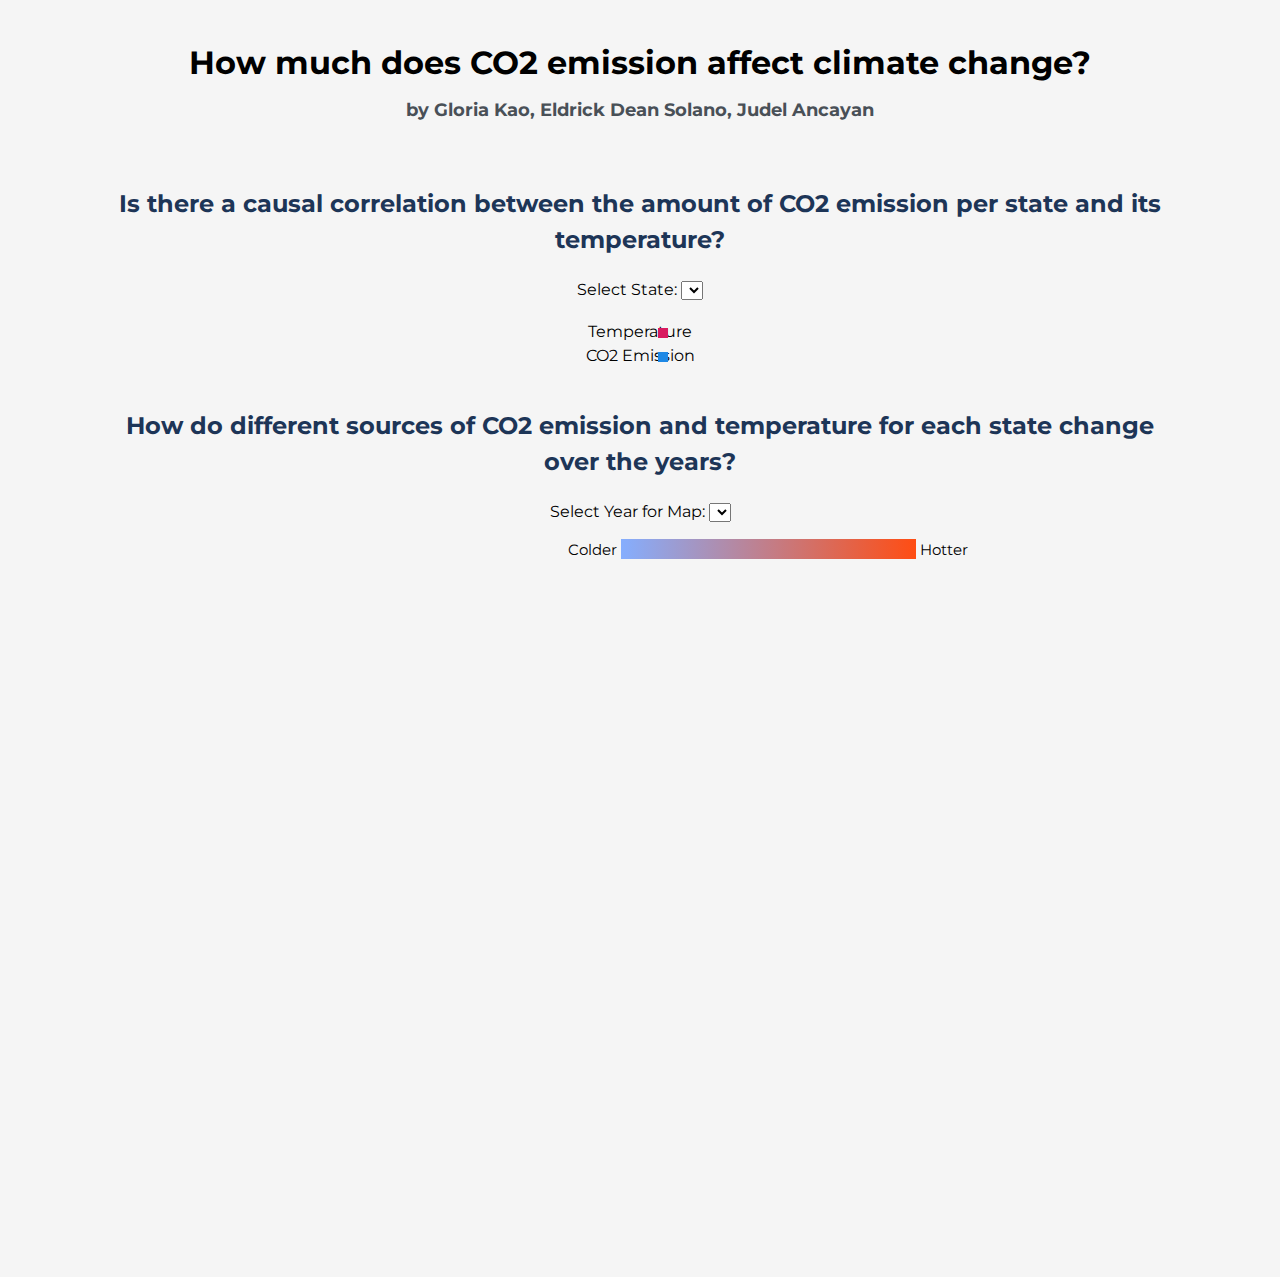
==== index.html @ 39504534 "modified line data rounding" ====
<!DOCTYPE html>
<meta charset="utf-8">
<head>
    <script src="https://d3js.org/d3.v6.min.js"></script>
    <script src="https://d3js.org/topojson.v1.min.js"></script>
    <title>DSC 106 Final Project</title>
    <link href="https://fonts.googleapis.com/css2?family=Montserrat&display=swap" rel="stylesheet">
    <link rel="stylesheet" type="text/css" href="style.css">
</head>

<!-- Load d3.js -->
<script src="https://d3js.org/d3-scale-chromatic.v1.min.js"></script>

<h1>How much does CO2 emission affect climate change?</h1>
<h3>by Gloria Kao, Eldrick Dean Solano, Judel Ancayan</h3>
<br>
<h2>
    Is there a causal correlation between the amount of CO2 emission per state 
    and its temperature?
</h2>

<!-- Line Chart -->
<label for="selectButton"> Select State:</label>
<select id="selectButton"></select>

<div class="input-color">
    <text>Temperature</text>
    <div class="color-box" style="background-color: #D81B60;"></div>
</div>
<div class="input-color">
    <text>CO2 Emission</text>
    <div class="color-box" style="background-color: #1E88E5;"></div>
</div>

<div id="viz1"></div>
<script src="viz1.js"></script>


<!-- Map -->
<h2>
    How do different sources of CO2 emission and temperature for each state 
    change over the years?
</h2>

<div>
    <label for="year2">Select Year for Map:</label>
    <select id="year2"></select>
    <div class="legend">
        <div class="legend-labels">
          <span> Colder</span>
          <div class="legend-color"></div>
          <span>Hotter</span>
        </div>
    </div>
</div>

<svg id="map2" width="960" height="600"></svg>
<script src="viz2.js"></script>
---- style.css ----
body {
    font-family: 'Montserrat', sans-serif;
    text-align: center;
    padding-top: 10px;
    padding-left: 100px;
    padding-right: 100px;
    padding-bottom: 100px;
    background-color: #f5f5f5;
    line-height: 1.5;
}

.container {
    max-width: 800px;
    margin: 0 auto;
}

h1 {
    text-align: center;
    font-size: 32px;
    margin-bottom: 10px;
}

h2 {
    color: #1d3557;
  }
  
h3 {
    text-align: center;
    font-size: 18px;
    margin-top: 0;
    color: #495057;
}

#selectButton {
    margin-bottom: 20px;
}

#viz1 {
    margin-top: 20px;
    align-content: center;
}
.state {
    stroke: #fff;
    stroke-width: 1.5px;
}
.tooltip {
    position: absolute;
    text-align: center;
    width: 290px;
    height: 150px;
    padding: 2px;
    font: 10px;
    background: lightsteelblue;
    pointer-events: none;
}

/* line chart legend */
.input-color {
    position: relative;
}
.input-color input {
    padding-left: 20px;
}
.input-color .color-box {
    width: 10px;
    height: 10px;
    display: inline-block;
    background-color: #ccc;
    position: absolute;
    left: 550px;
    top: 8px;
}

/* map 2 legend */
.legend {
    margin-left: 460px;
    display: flex;
    align-items: center;
    margin-top: 10px;
}
  
.legend-color {
    width: 400px;
    height: 20px;
    background: linear-gradient(to right, #85aefe, #ff4d13);
    margin-left: 4px;
    margin-right: 4px;
}
  
.legend-labels {
    display: flex;
    justify-content: space-between;
    width: 400px;
    margin-top: 5px;
    font-size: 15px;
}
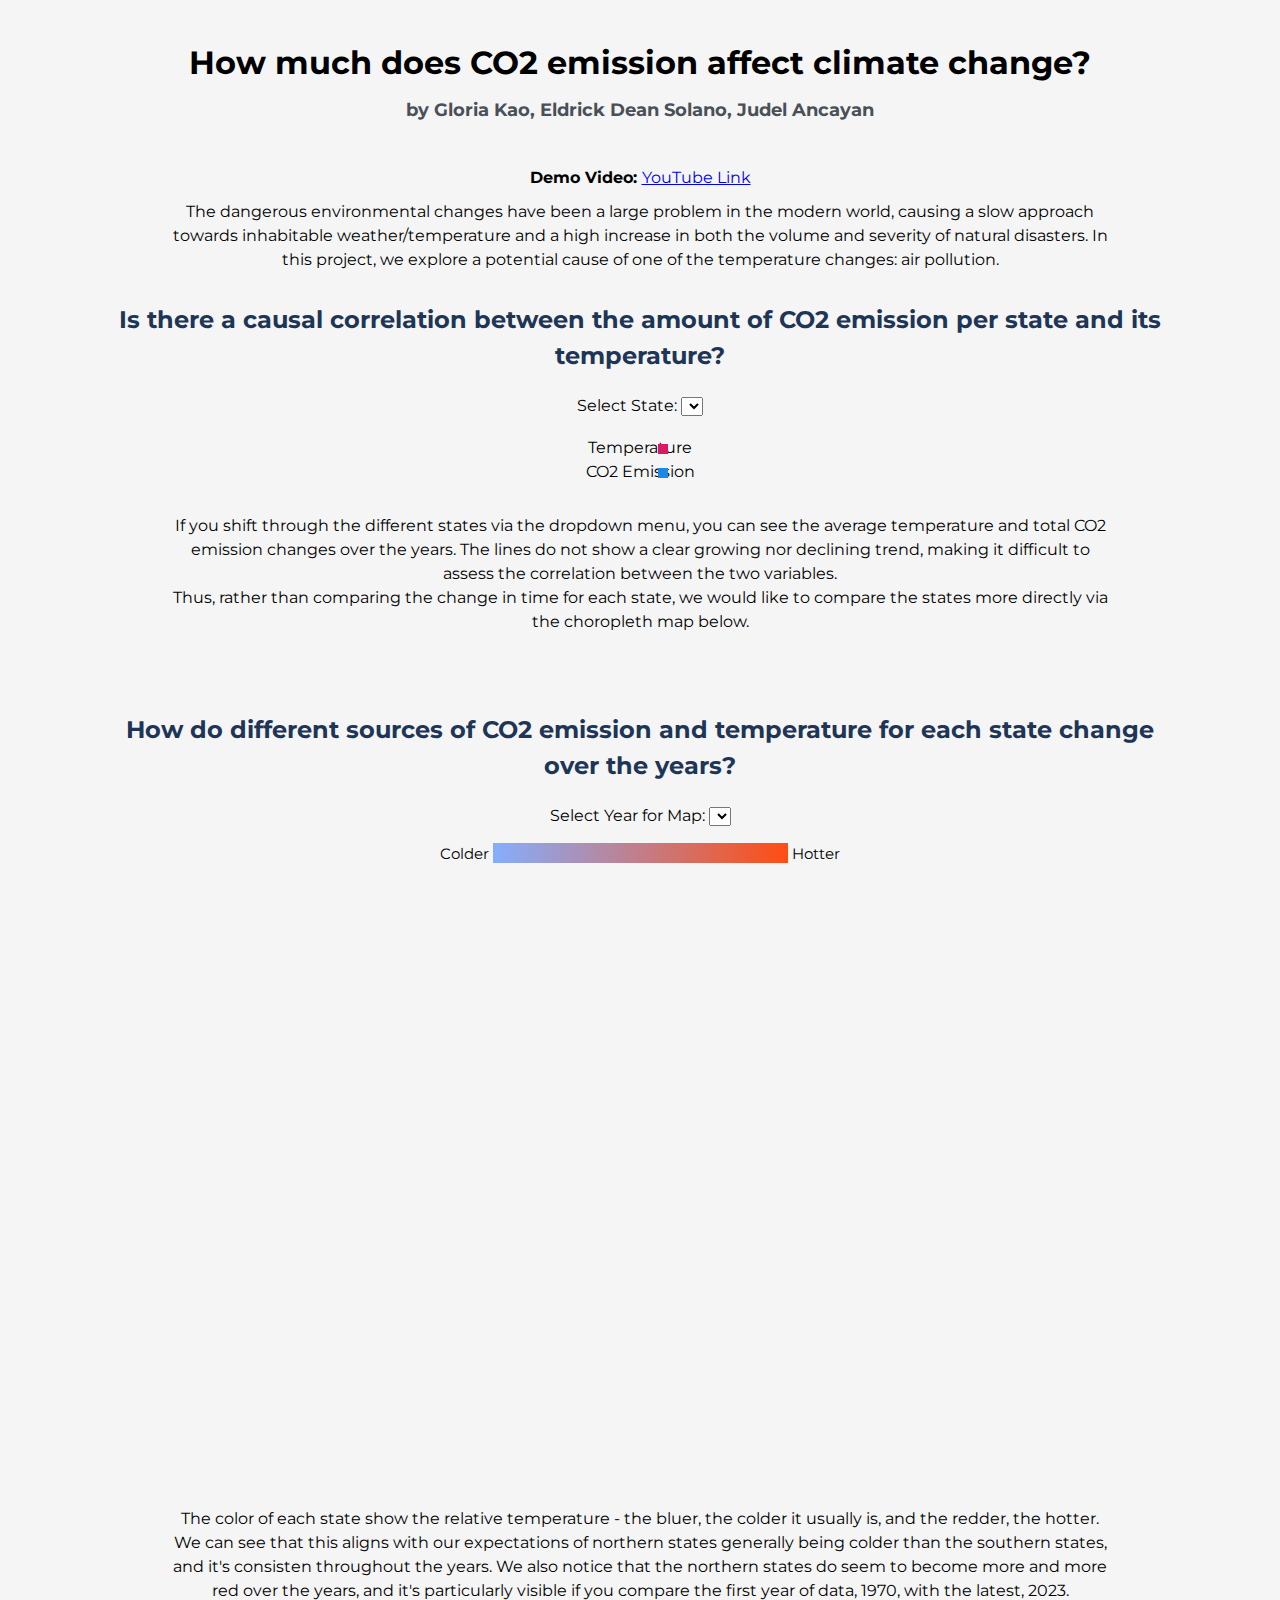
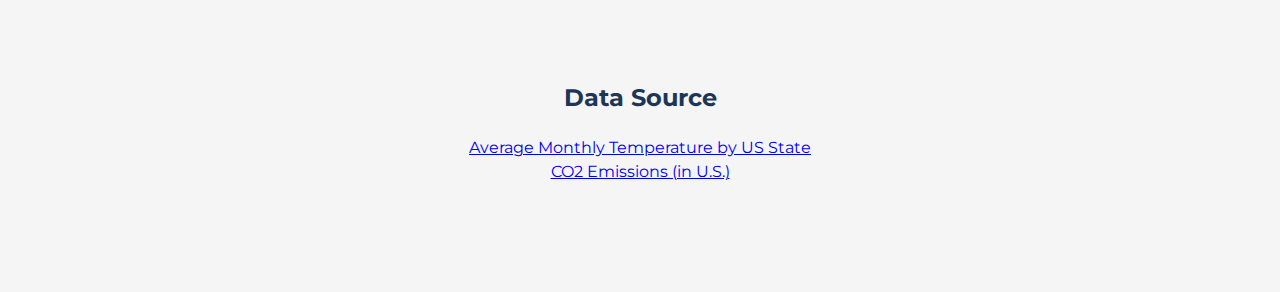
==== commit 17a4608a: "story wip and style change" ====
--- a/index.html
+++ b/index.html
@@ -11,9 +11,20 @@
 <!-- Load d3.js -->
 <script src="https://d3js.org/d3-scale-chromatic.v1.min.js"></script>
 
+<!-- Title -->
 <h1>How much does CO2 emission affect climate change?</h1>
 <h3>by Gloria Kao, Eldrick Dean Solano, Judel Ancayan</h3>
 <br>
+<div>
+    <b>Demo Video: </b><a href="https://youtu.be/_OTQ28fm-6I">YouTube Link</a>
+</div>
+<div class="explanation">
+    The dangerous environmental changes have been a large problem in the modern 
+    world, causing a slow approach towards inhabitable weather/temperature and a 
+    high increase in both the volume and severity of natural disasters. In this 
+    project, we explore a potential cause of one of the temperature changes: 
+    air pollution. 
+</div>
 <h2>
     Is there a causal correlation between the amount of CO2 emission per state 
     and its temperature?
@@ -22,26 +33,34 @@
 <!-- Line Chart -->
 <label for="selectButton"> Select State:</label>
 <select id="selectButton"></select>
-
 <div class="input-color">
-    <text>Temperature</text>
+    Temperature
     <div class="color-box" style="background-color: #D81B60;"></div>
 </div>
 <div class="input-color">
-    <text>CO2 Emission</text>
+    CO2 Emission
     <div class="color-box" style="background-color: #1E88E5;"></div>
 </div>
-
 <div id="viz1"></div>
 <script src="viz1.js"></script>
 
+<div class="explanation">
+    If you shift through the different states via the dropdown menu, you can 
+    see the average temperature and total CO2 emission changes over the years. 
+    The lines do not show a clear growing nor declining trend, making it 
+    difficult to assess the correlation between the two variables. 
+    <br>
+    Thus, rather than comparing the change in time for each state, we would like 
+    to compare the states more directly via the choropleth map below. 
+</div>
 
 <!-- Map -->
+<br>
+<br>
 <h2>
     How do different sources of CO2 emission and temperature for each state 
     change over the years?
 </h2>
-
 <div>
     <label for="year2">Select Year for Map:</label>
     <select id="year2"></select>
@@ -53,6 +72,32 @@
         </div>
     </div>
 </div>
+<svg id="map2" width="960" height="600"></svg>
+<script src="viz2.js"></script>
 
-<svg id="map2" width="960" height="600"></svg>
-<script src="viz2.js"></script>+<div class="explanation">
+    <br>
+    The color of each state show the relative temperature - the bluer, the 
+    colder it usually is, and the redder, the hotter. We can see that this 
+    aligns with our expectations of northern states generally being colder than 
+    the southern states, and it's consisten throughout the years. We also notice 
+    that the northern states do seem to become more and more red over the years, 
+    and it's particularly visible if you compare the first year of data, 1970, 
+    with the latest, 2023. 
+</div>
+
+<!-- Data Source -->
+<div>
+    <br>
+    <br>
+    <h2>
+        Data Source
+    </h2>
+    <a href="https://www.kaggle.com/datasets/justinrwong/average-monthly-temperature-by-us-state">
+        Average Monthly Temperature by US State
+    </a>
+    <br>
+    <a href="https://www.kaggle.com/datasets/alistairking/u-s-co2-emissions">
+        CO2 Emissions (in U.S.)
+    </a>
+</div>--- a/style.css
+++ b/style.css
@@ -35,6 +35,14 @@
     margin-bottom: 20px;
 }
 
+.explanation {
+    margin-left: 50px;
+    margin-right: 50px;
+    padding: 10px;
+    text-align: center;
+}
+
+/* vizualizations */
 #viz1 {
     margin-top: 20px;
     align-content: center;
@@ -73,12 +81,11 @@
 
 /* map 2 legend */
 .legend {
-    margin-left: 460px;
     display: flex;
+    flex-direction: column;
+    margin-top: 10px;
     align-items: center;
-    margin-top: 10px;
 }
-  
 .legend-color {
     width: 400px;
     height: 20px;
@@ -86,7 +93,6 @@
     margin-left: 4px;
     margin-right: 4px;
 }
-  
 .legend-labels {
     display: flex;
     justify-content: space-between;
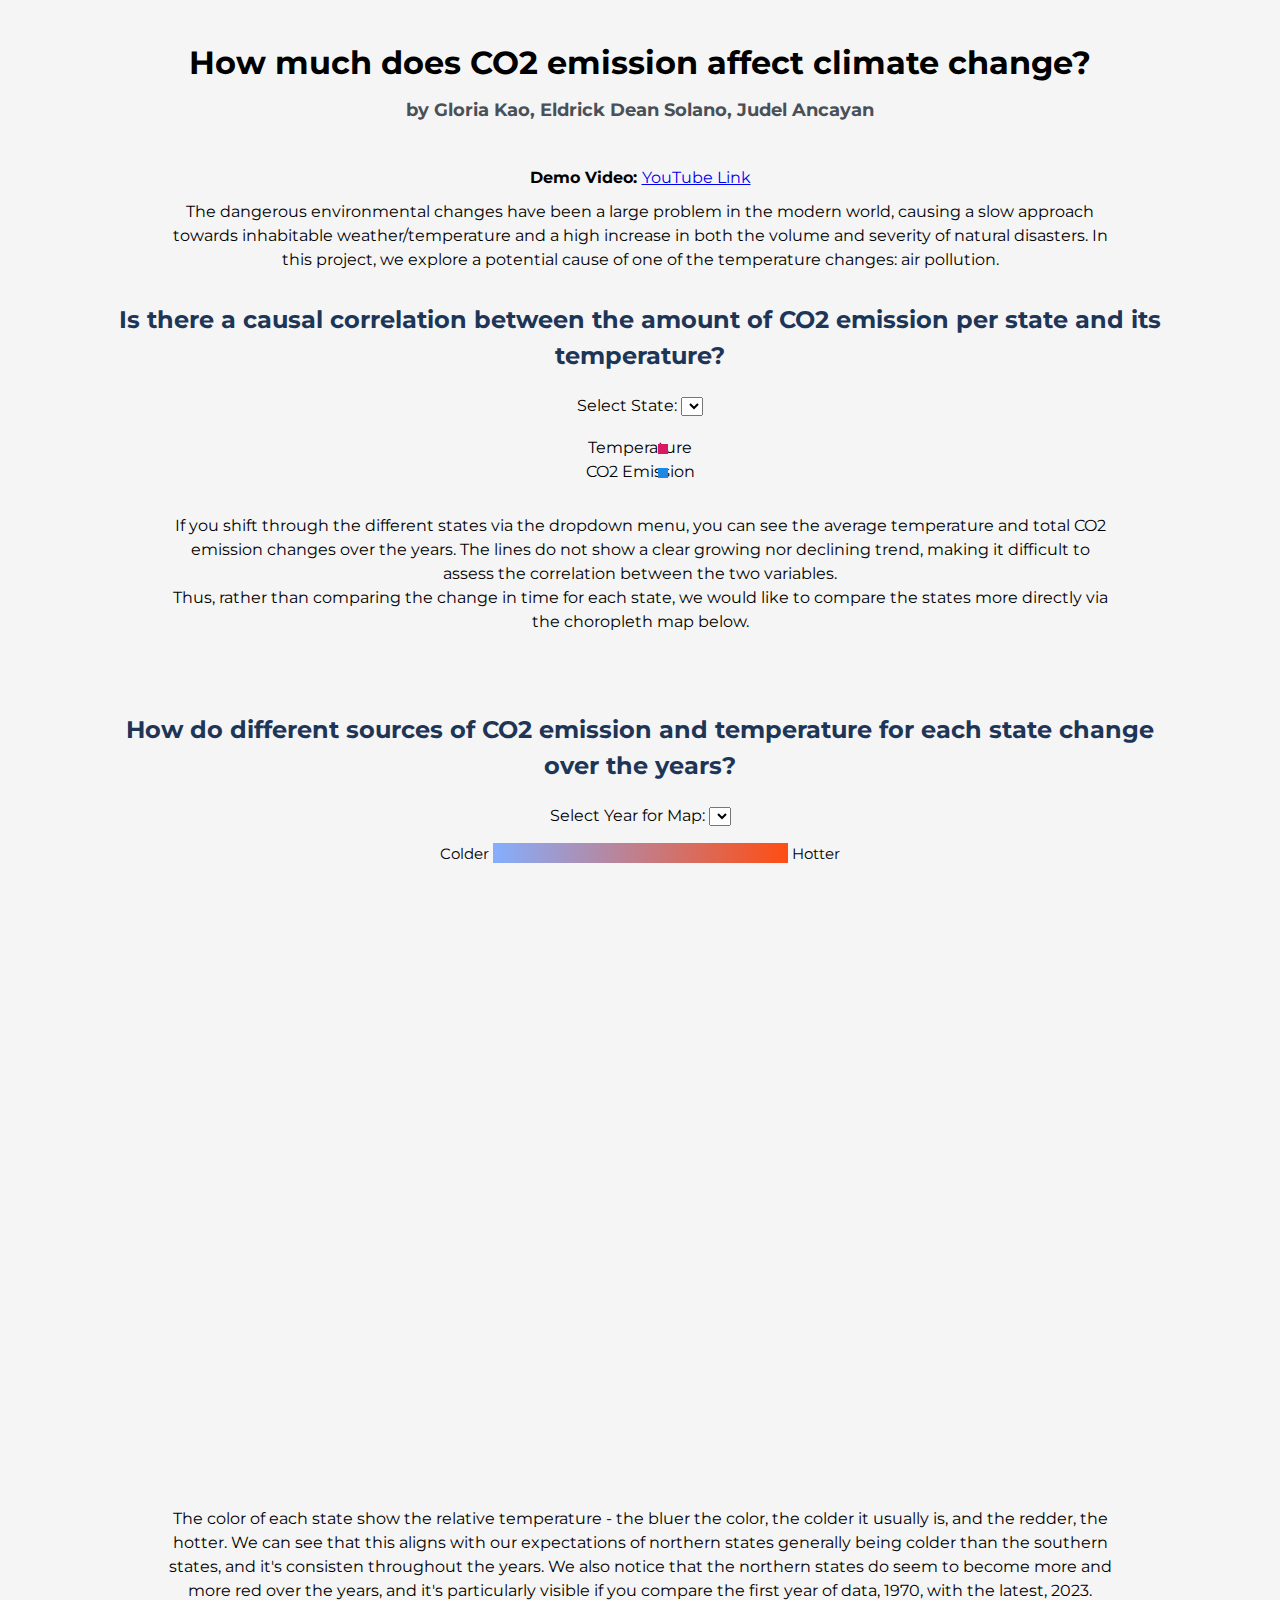
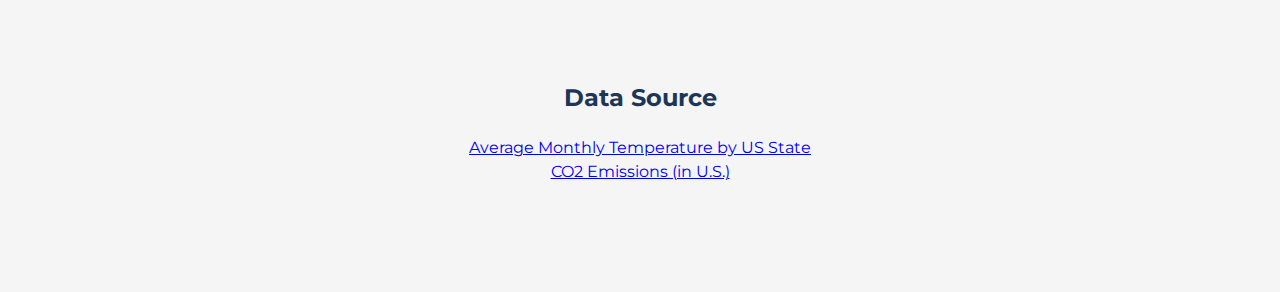
==== commit 81b87e76: "file change" ====
--- a/index.html
+++ b/index.html
@@ -77,7 +77,7 @@
 
 <div class="explanation">
     <br>
-    The color of each state show the relative temperature - the bluer, the 
+    The color of each state show the relative temperature - the bluer the color, the 
     colder it usually is, and the redder, the hotter. We can see that this 
     aligns with our expectations of northern states generally being colder than 
     the southern states, and it's consisten throughout the years. We also notice 
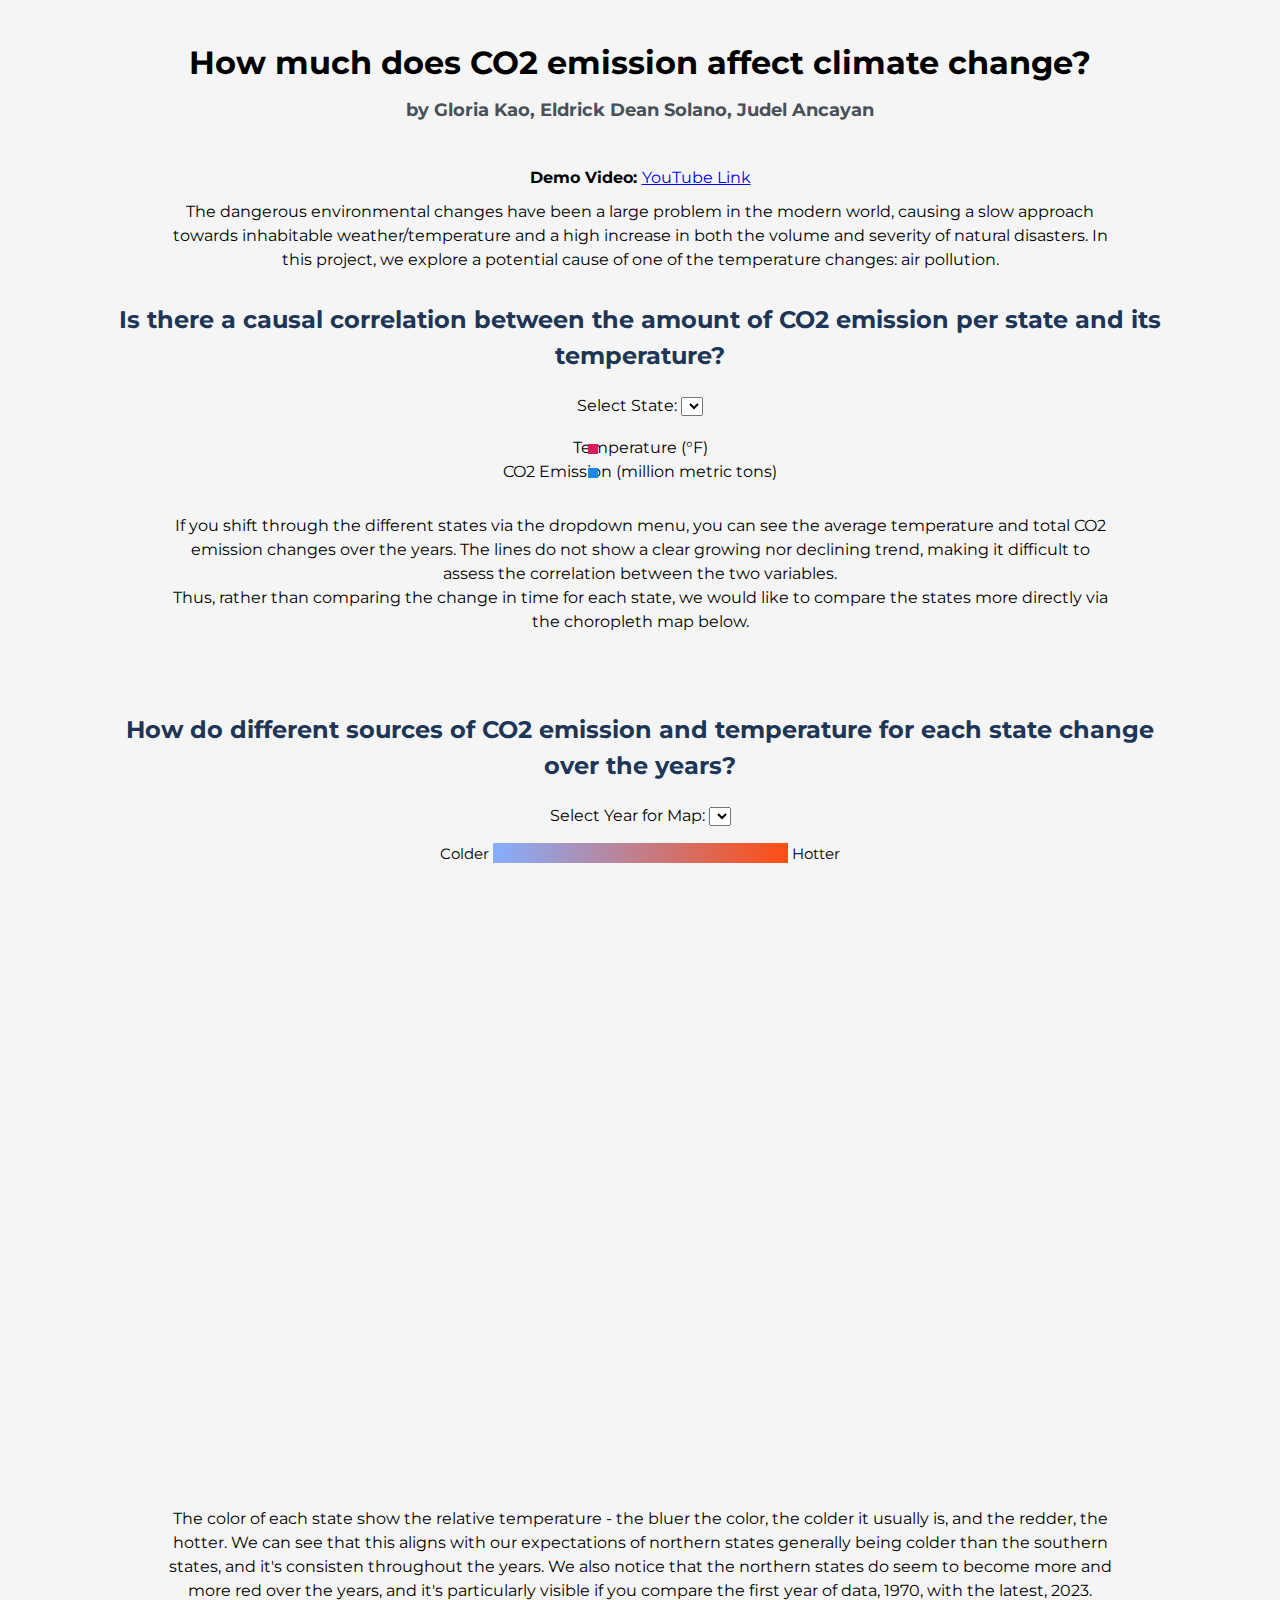
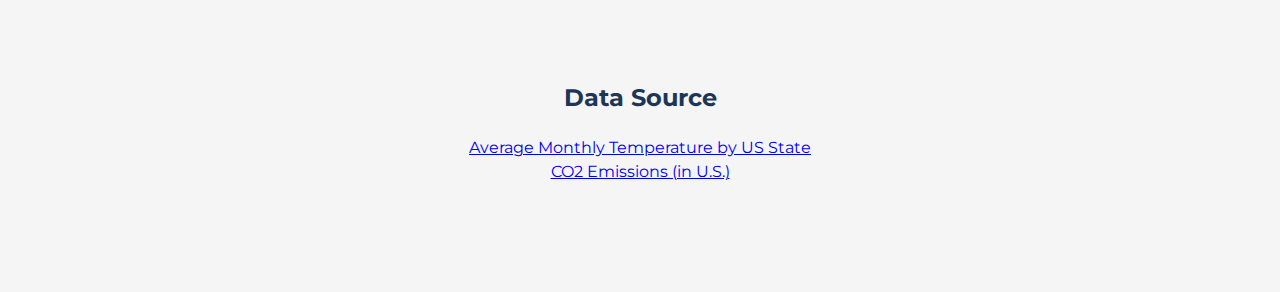
==== commit 5b556374: "line chart legend - unit" ====
--- a/index.html
+++ b/index.html
@@ -34,12 +34,13 @@
 <label for="selectButton"> Select State:</label>
 <select id="selectButton"></select>
 <div class="input-color">
-    Temperature
+    Temperature (°F)
     <div class="color-box" style="background-color: #D81B60;"></div>
 </div>
 <div class="input-color">
-    CO2 Emission
     <div class="color-box" style="background-color: #1E88E5;"></div>
+
+    <span>CO2 Emission (million metric tons)</span>
 </div>
 <div id="viz1"></div>
 <script src="viz1.js"></script>
--- a/style.css
+++ b/style.css
@@ -65,9 +65,12 @@
 /* line chart legend */
 .input-color {
     position: relative;
-}
-.input-color input {
-    padding-left: 20px;
+    display: flex;
+    flex-direction: column;
+    text-align: left;
+    align-items: center;
+    align-self: center;
+    /* margin-left: 500px; */
 }
 .input-color .color-box {
     width: 10px;
@@ -75,8 +78,9 @@
     display: inline-block;
     background-color: #ccc;
     position: absolute;
-    left: 550px;
+    left: 480px;
     top: 8px;
+    margin-left: auto;
 }
 
 /* map 2 legend */
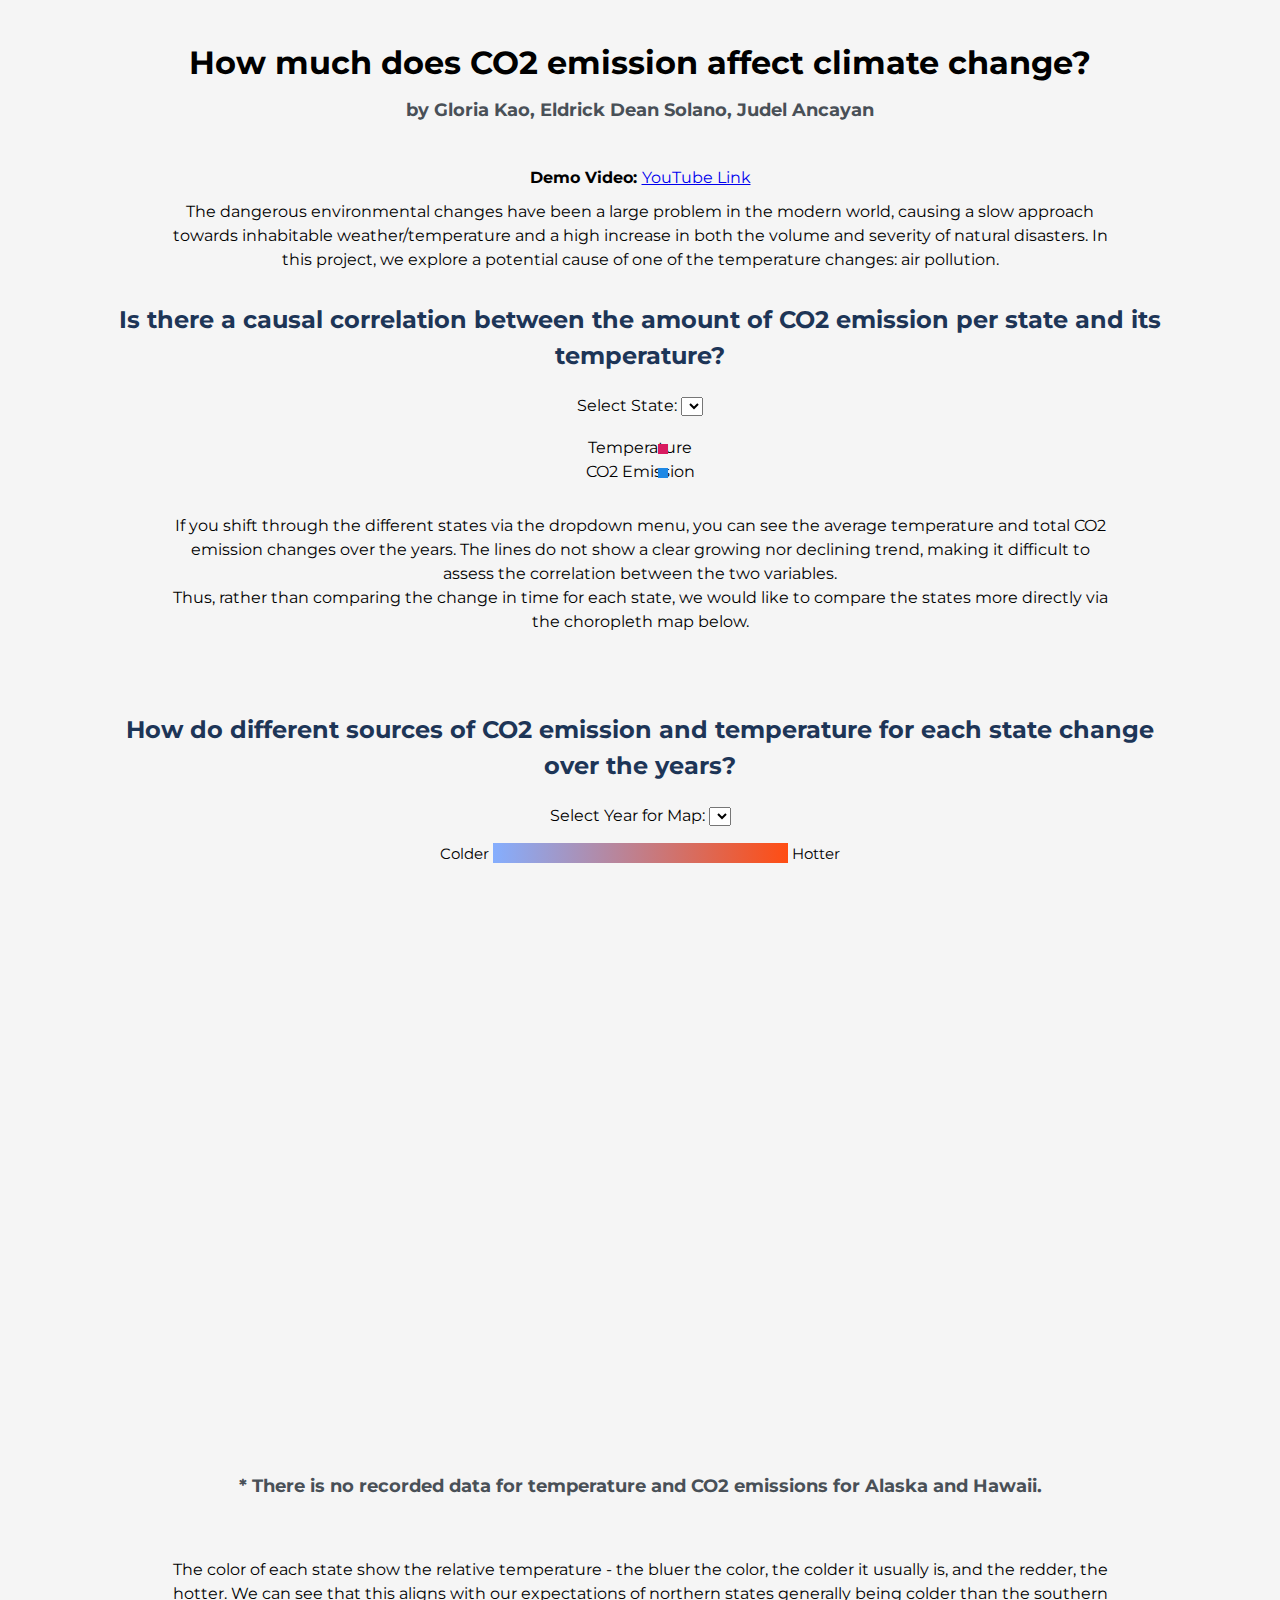
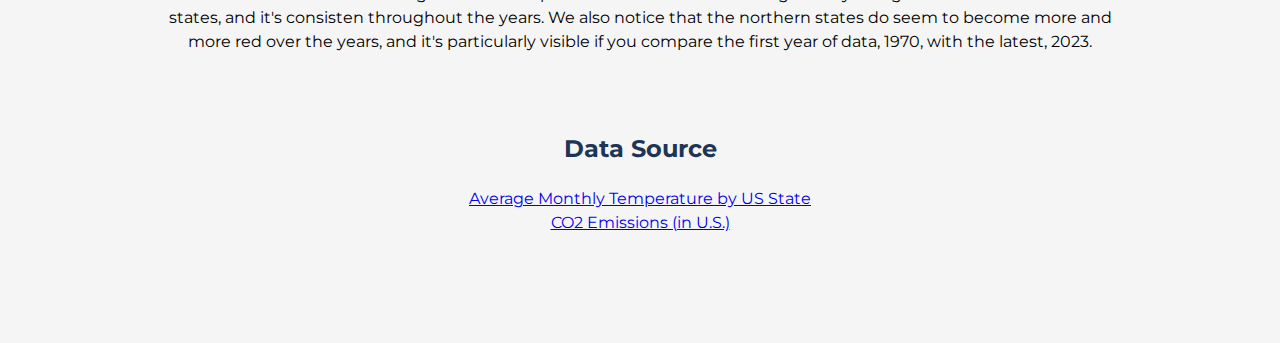
==== commit ac9df2da: "with transition animation and stuff" ====
--- a/index.html
+++ b/index.html
@@ -34,13 +34,12 @@
 <label for="selectButton"> Select State:</label>
 <select id="selectButton"></select>
 <div class="input-color">
-    Temperature (°F)
+    Temperature
     <div class="color-box" style="background-color: #D81B60;"></div>
 </div>
 <div class="input-color">
+    CO2 Emission
     <div class="color-box" style="background-color: #1E88E5;"></div>
-
-    <span>CO2 Emission (million metric tons)</span>
 </div>
 <div id="viz1"></div>
 <script src="viz1.js"></script>
@@ -76,6 +75,9 @@
 <svg id="map2" width="960" height="600"></svg>
 <script src="viz2.js"></script>
 
+<h4>
+    * There is no recorded data for temperature and CO2 emissions for Alaska and Hawaii.
+</h4>
 <div class="explanation">
     <br>
     The color of each state show the relative temperature - the bluer the color, the 
--- a/style.css
+++ b/style.css
@@ -30,7 +30,12 @@
     margin-top: 0;
     color: #495057;
 }
-
+h4 {
+    text-align: center;
+    font-size: 18px;
+    margin-top: 0;
+    color: #495057;
+}
 #selectButton {
     margin-bottom: 20px;
 }
@@ -65,12 +70,9 @@
 /* line chart legend */
 .input-color {
     position: relative;
-    display: flex;
-    flex-direction: column;
-    text-align: left;
-    align-items: center;
-    align-self: center;
-    /* margin-left: 500px; */
+}
+.input-color input {
+    padding-left: 20px;
 }
 .input-color .color-box {
     width: 10px;
@@ -78,9 +80,8 @@
     display: inline-block;
     background-color: #ccc;
     position: absolute;
-    left: 480px;
+    left: 550px;
     top: 8px;
-    margin-left: auto;
 }
 
 /* map 2 legend */
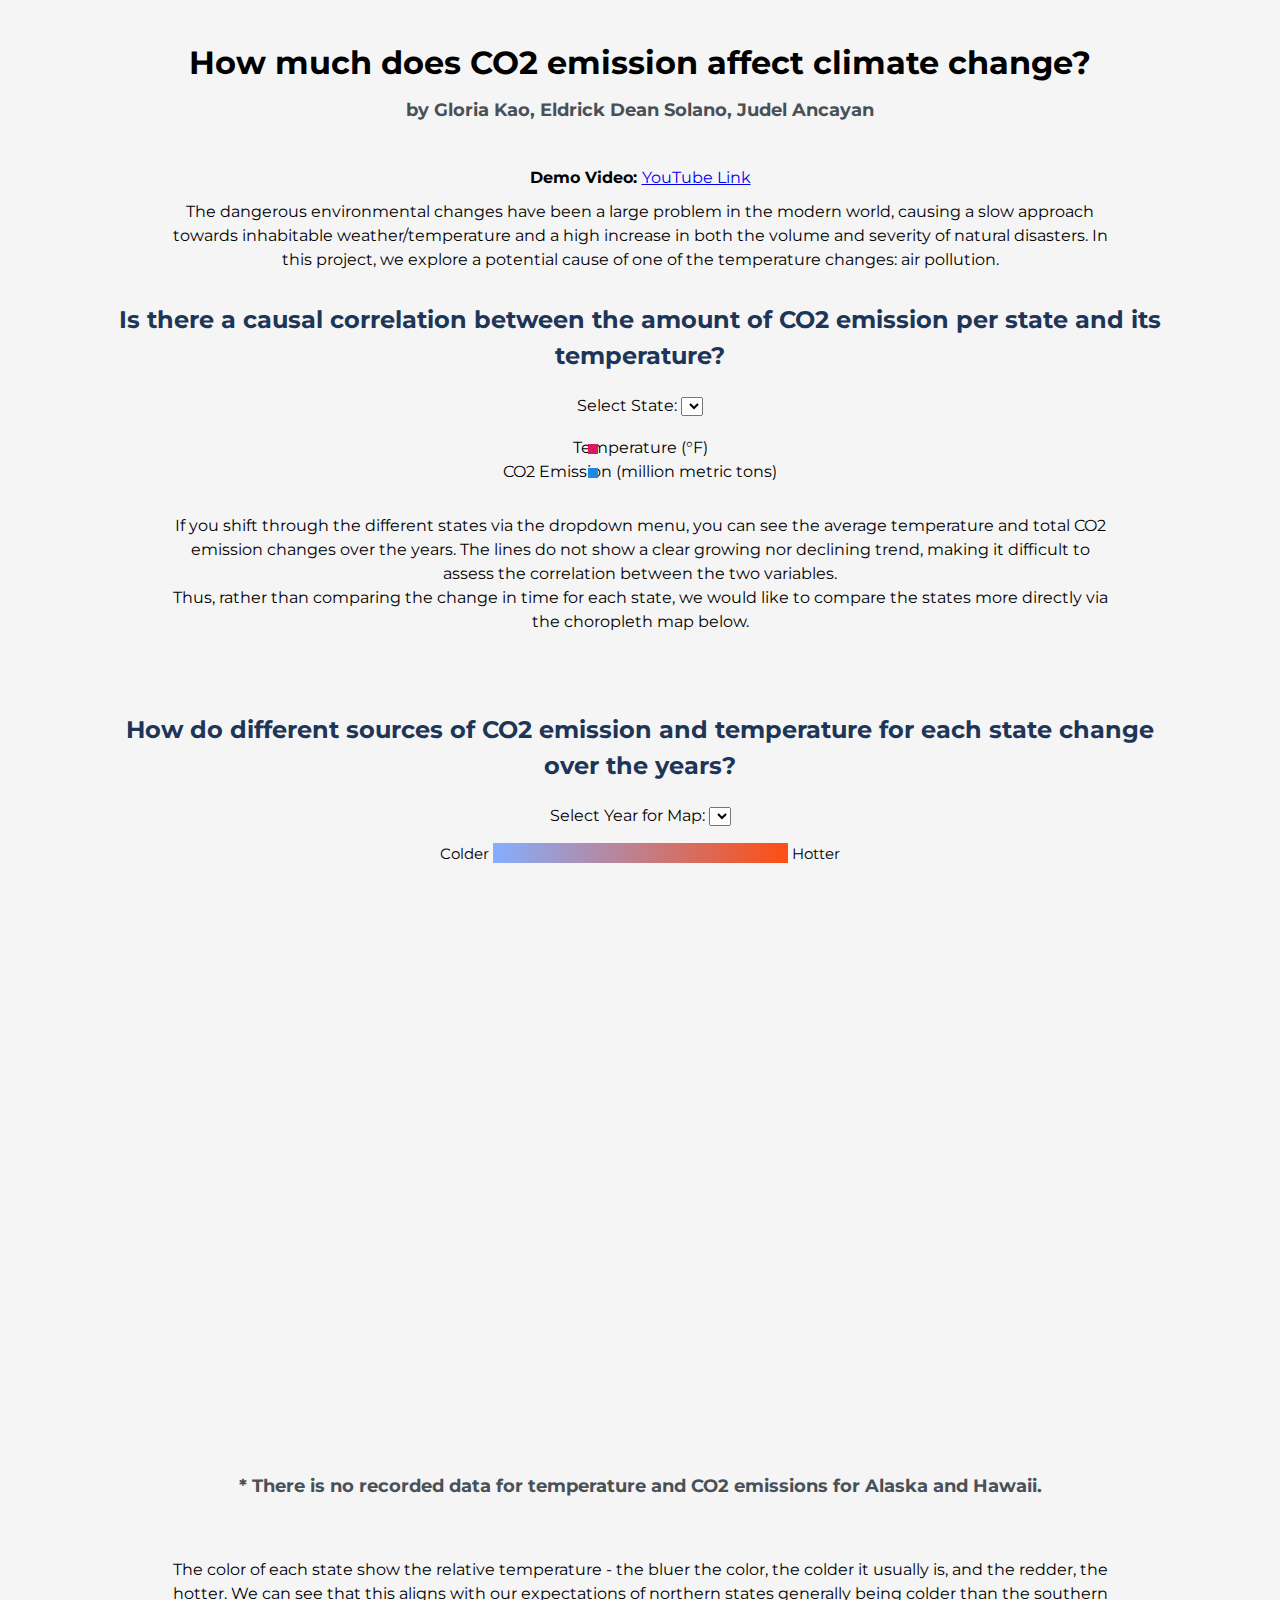
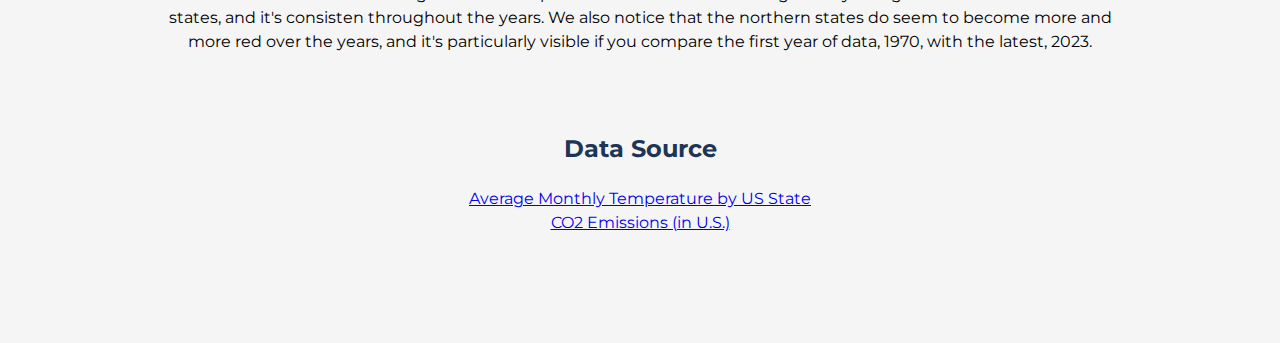
==== commit 974e72b1: "Merge branch 'main' of https://github.com/gkao25/dsc106-final-project" ====
--- a/index.html
+++ b/index.html
@@ -34,12 +34,13 @@
 <label for="selectButton"> Select State:</label>
 <select id="selectButton"></select>
 <div class="input-color">
-    Temperature
+    Temperature (°F)
     <div class="color-box" style="background-color: #D81B60;"></div>
 </div>
 <div class="input-color">
-    CO2 Emission
     <div class="color-box" style="background-color: #1E88E5;"></div>
+
+    <span>CO2 Emission (million metric tons)</span>
 </div>
 <div id="viz1"></div>
 <script src="viz1.js"></script>
--- a/style.css
+++ b/style.css
@@ -70,9 +70,12 @@
 /* line chart legend */
 .input-color {
     position: relative;
-}
-.input-color input {
-    padding-left: 20px;
+    display: flex;
+    flex-direction: column;
+    text-align: left;
+    align-items: center;
+    align-self: center;
+    /* margin-left: 500px; */
 }
 .input-color .color-box {
     width: 10px;
@@ -80,8 +83,9 @@
     display: inline-block;
     background-color: #ccc;
     position: absolute;
-    left: 550px;
+    left: 480px;
     top: 8px;
+    margin-left: auto;
 }
 
 /* map 2 legend */
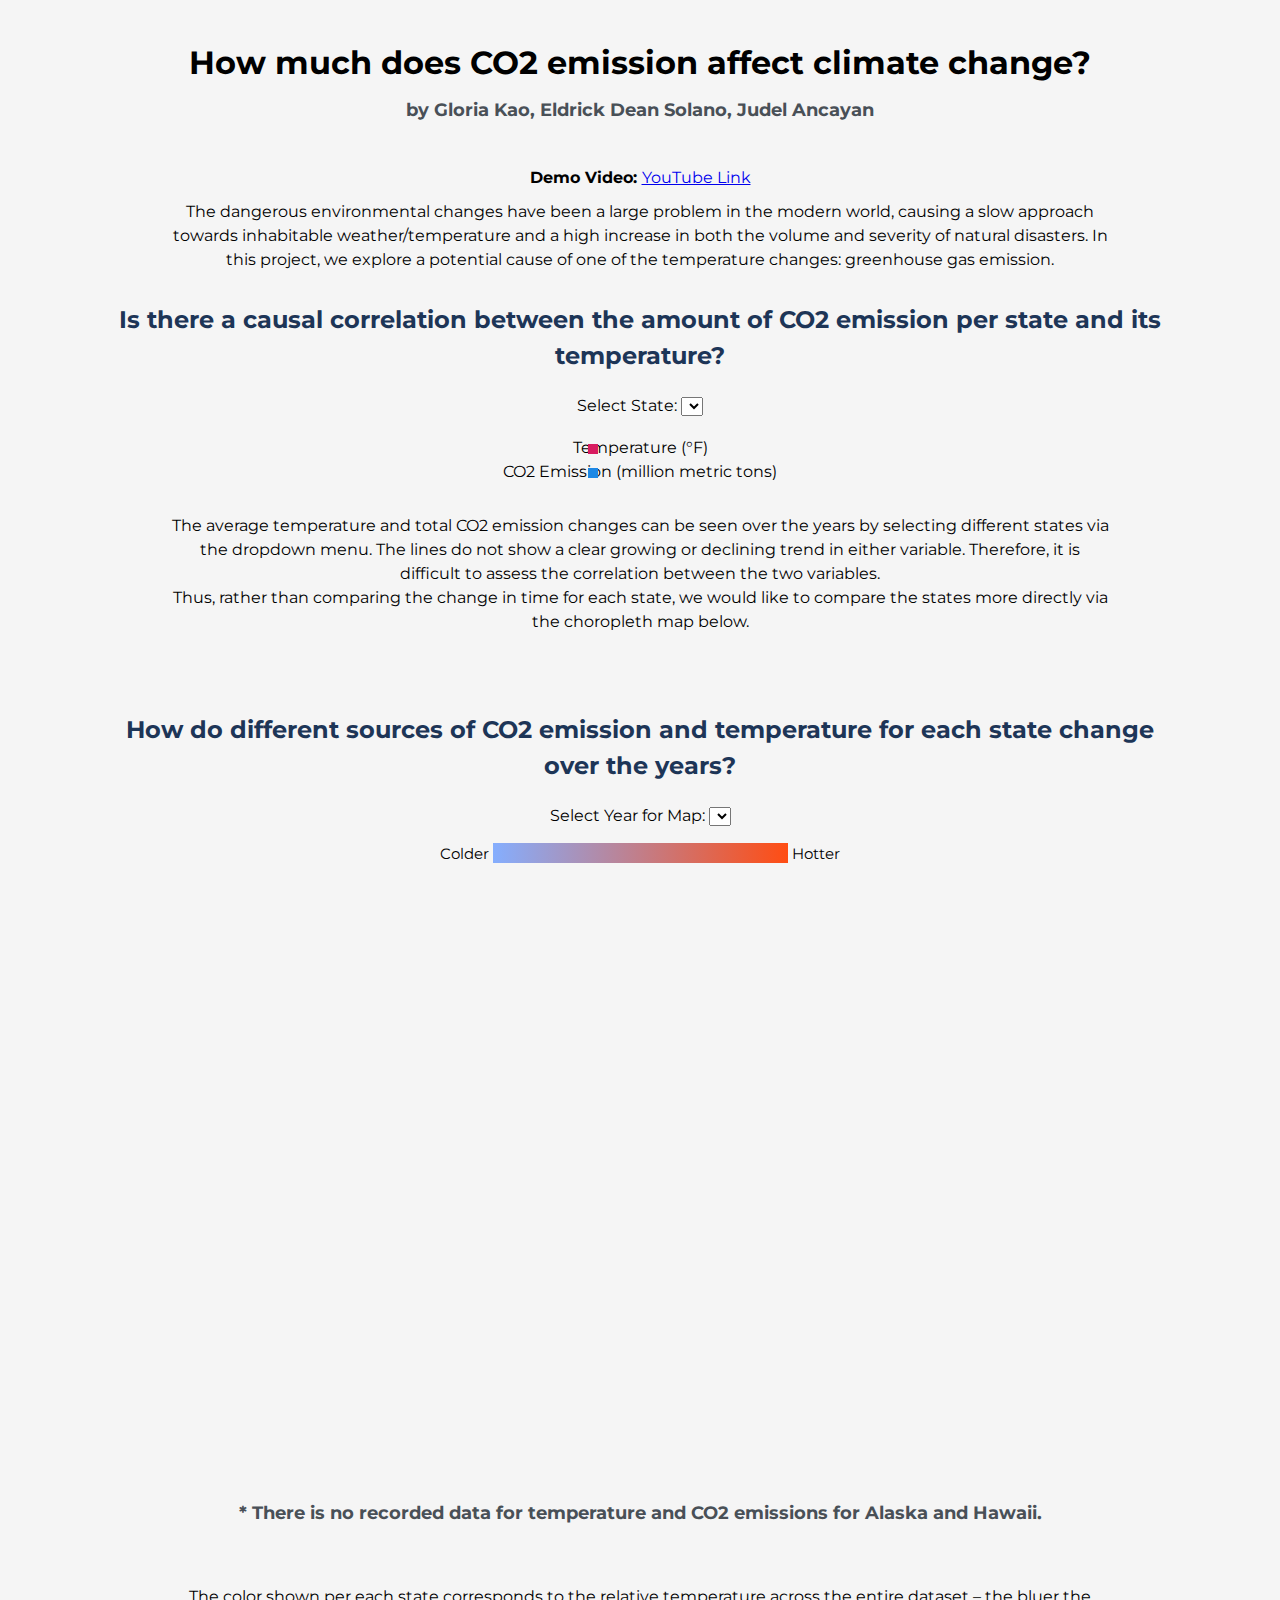
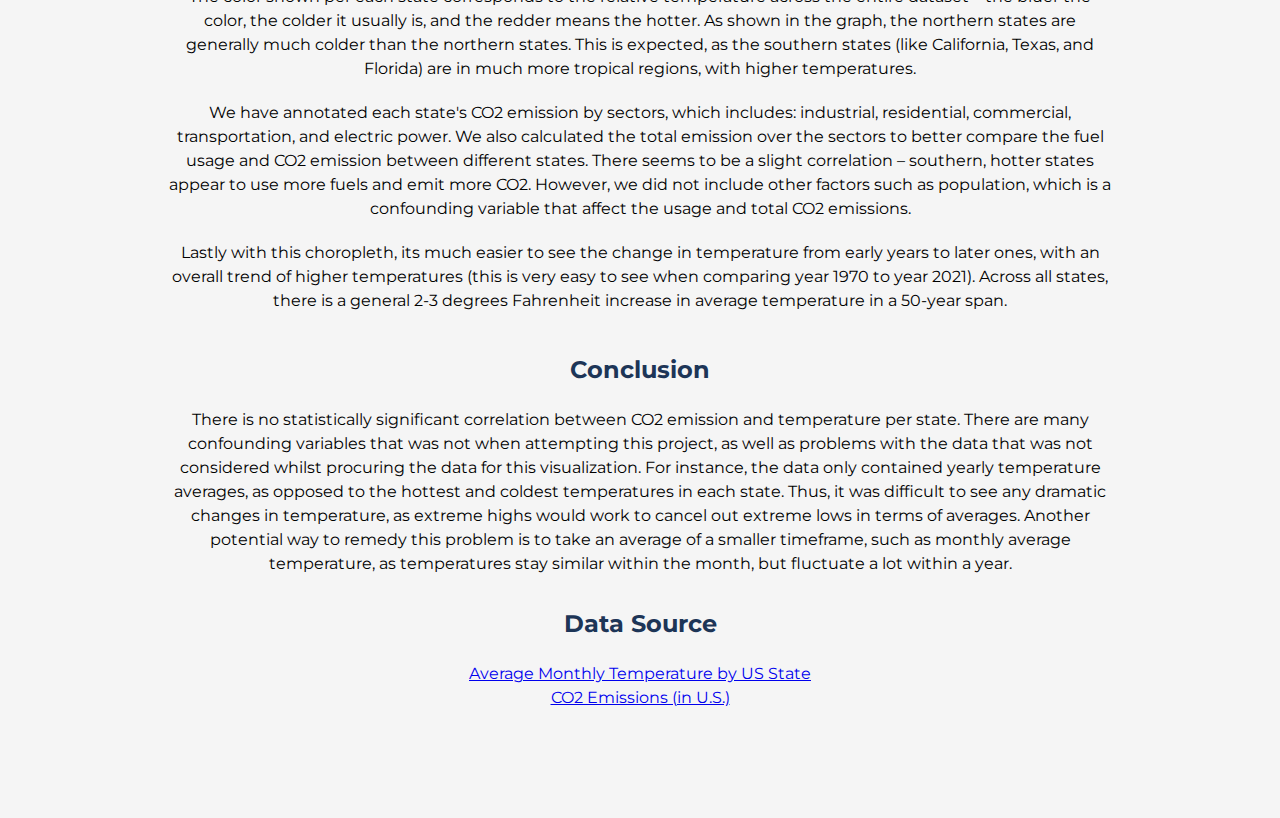
==== commit 768eac60: "storytelling" ====
--- a/index.html
+++ b/index.html
@@ -23,7 +23,7 @@
     world, causing a slow approach towards inhabitable weather/temperature and a 
     high increase in both the volume and severity of natural disasters. In this 
     project, we explore a potential cause of one of the temperature changes: 
-    air pollution. 
+    greenhouse gas emission. 
 </div>
 <h2>
     Is there a causal correlation between the amount of CO2 emission per state 
@@ -38,21 +38,20 @@
     <div class="color-box" style="background-color: #D81B60;"></div>
 </div>
 <div class="input-color">
+    CO2 Emission (million metric tons)
     <div class="color-box" style="background-color: #1E88E5;"></div>
-
-    <span>CO2 Emission (million metric tons)</span>
 </div>
 <div id="viz1"></div>
 <script src="viz1.js"></script>
 
 <div class="explanation">
-    If you shift through the different states via the dropdown menu, you can 
-    see the average temperature and total CO2 emission changes over the years. 
-    The lines do not show a clear growing nor declining trend, making it 
-    difficult to assess the correlation between the two variables. 
+    The average temperature and total CO2 emission changes can be seen over the years by 
+    selecting different states via the dropdown menu. The lines do not show a clear growing 
+    or declining trend in either variable. Therefore, it is difficult to assess the correlation 
+    between the two variables.
     <br>
-    Thus, rather than comparing the change in time for each state, we would like 
-    to compare the states more directly via the choropleth map below. 
+    Thus, rather than comparing the change in time for each state, we would like to compare 
+    the states more directly via the choropleth map below. 
 </div>
 
 <!-- Map -->
@@ -77,23 +76,46 @@
 <script src="viz2.js"></script>
 
 <h4>
+    <br>
     * There is no recorded data for temperature and CO2 emissions for Alaska and Hawaii.
 </h4>
 <div class="explanation">
     <br>
-    The color of each state show the relative temperature - the bluer the color, the 
-    colder it usually is, and the redder, the hotter. We can see that this 
-    aligns with our expectations of northern states generally being colder than 
-    the southern states, and it's consisten throughout the years. We also notice 
-    that the northern states do seem to become more and more red over the years, 
-    and it's particularly visible if you compare the first year of data, 1970, 
-    with the latest, 2023. 
+    The color shown per each state corresponds to the relative temperature across the entire 
+    dataset – the bluer the color, the colder it usually is, and the redder means the hotter. As shown 
+    in the graph, the northern states are generally much colder than the northern states. This is 
+    expected, as the southern states (like California, Texas, and Florida) are in much more tropical 
+    regions, with higher temperatures.  
+</div>
+<div class="explanation">
+    We have annotated each state's CO2 emission by sectors, which includes: industrial, residential, 
+    commercial, transportation, and electric power. We also calculated the total emission over the sectors 
+    to better compare the fuel usage and CO2 emission between different states. There seems to be a slight 
+    correlation – southern, hotter states appear to use more fuels and emit more CO2. However, we did not 
+    include other factors such as population, which is a confounding variable that affect the usage 
+    and total CO2 emissions. 
+</div>
+<div  class="explanation">
+    Lastly with this choropleth, its much easier to see the change in temperature from early years to later 
+    ones, with an overall trend of higher temperatures (this is very easy to see when comparing year 
+    1970 to year 2021). Across all states, there is a general 2-3 degrees Fahrenheit increase in average 
+    temperature in a 50-year span.
+</div>
+
+<div class="explanation">
+    <h2>Conclusion</h2>
+    There is no statistically significant correlation between CO2 emission and temperature per state. There 
+    are many confounding variables that was not when attempting this project, as well as problems with the 
+    data that was not considered whilst procuring the data for this visualization. For instance, the data 
+    only contained yearly temperature averages, as opposed to the hottest and coldest temperatures in each 
+    state. Thus, it was difficult to see any dramatic changes in temperature, as extreme highs would work to 
+    cancel out extreme lows in terms of averages. Another potential way to remedy this problem is to take an 
+    average of a smaller timeframe, such as monthly average temperature, as temperatures stay similar within the 
+    month, but fluctuate a lot within a year.
 </div>
 
 <!-- Data Source -->
 <div>
-    <br>
-    <br>
     <h2>
         Data Source
     </h2>
--- a/style.css
+++ b/style.css
@@ -59,8 +59,8 @@
 .tooltip {
     position: absolute;
     text-align: center;
-    width: 290px;
-    height: 150px;
+    width: 250px;
+    height: 170px;
     padding: 2px;
     font: 10px;
     background: lightsteelblue;
